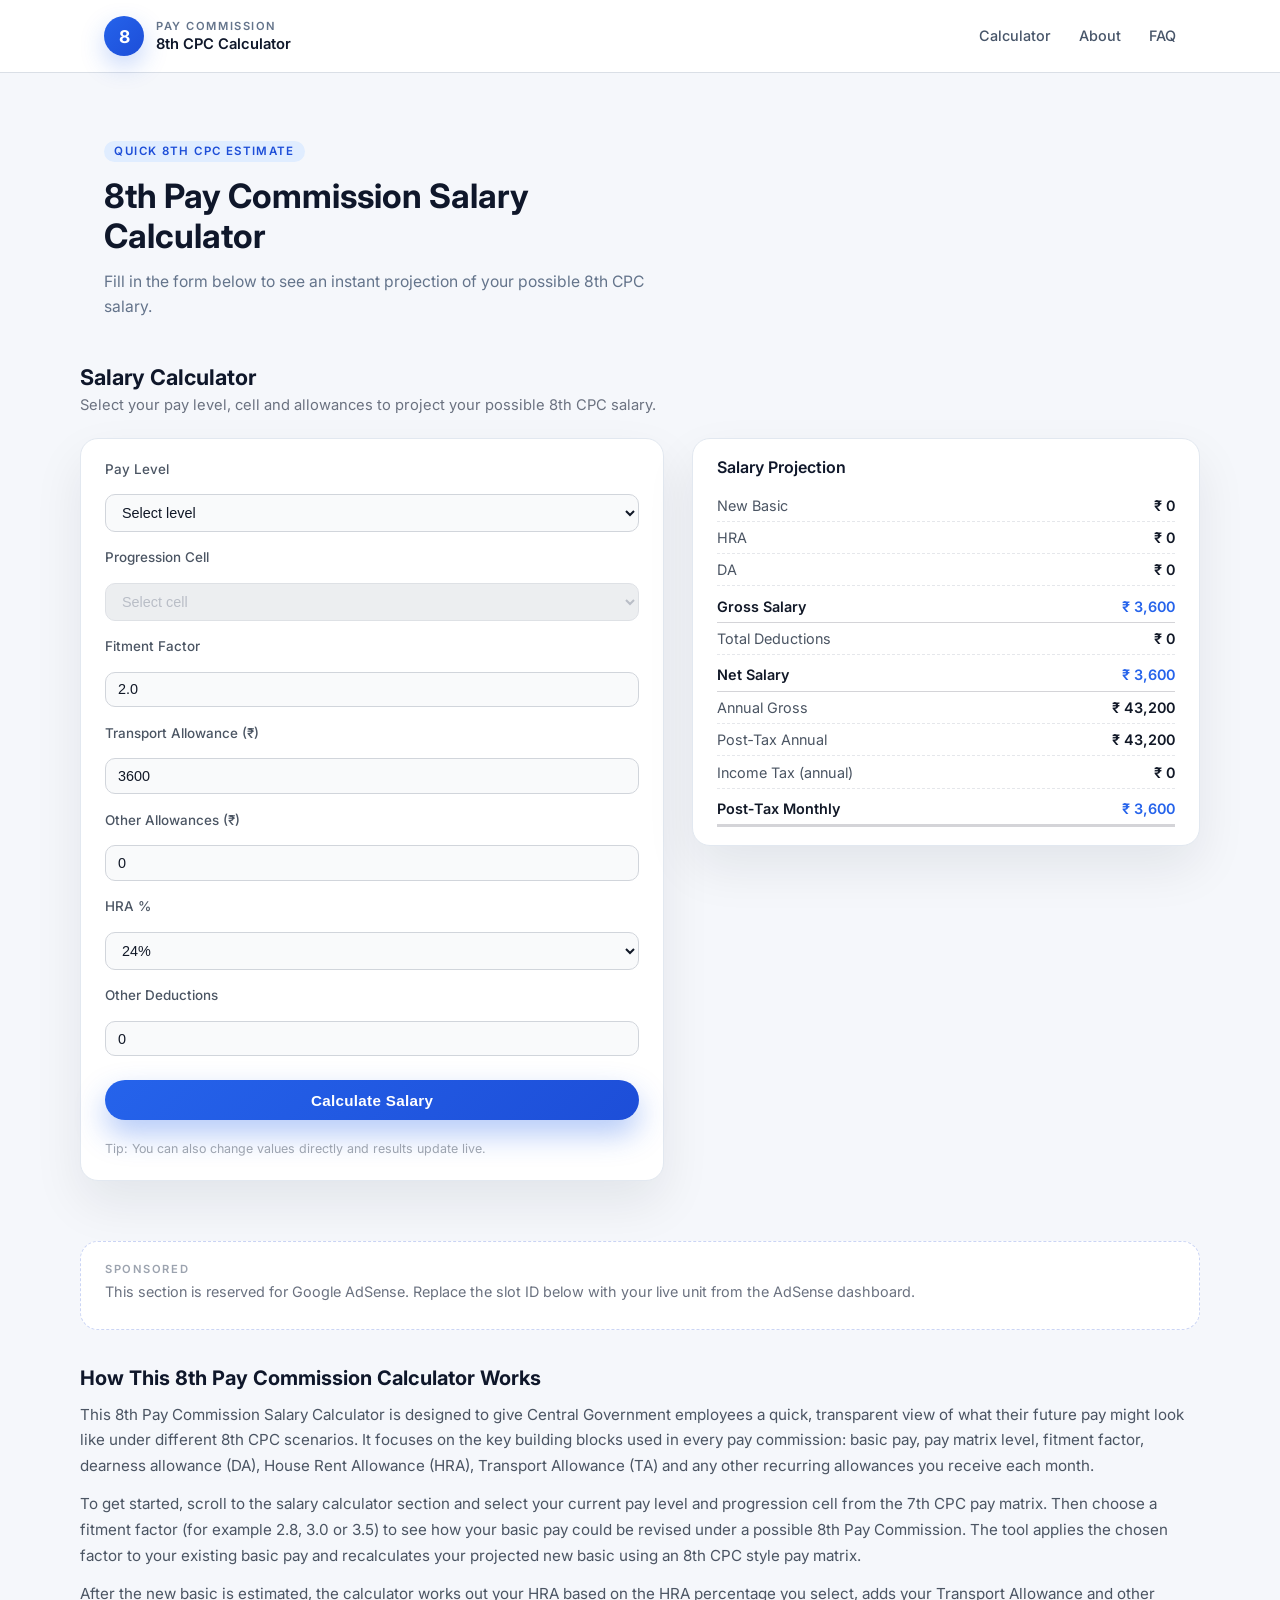
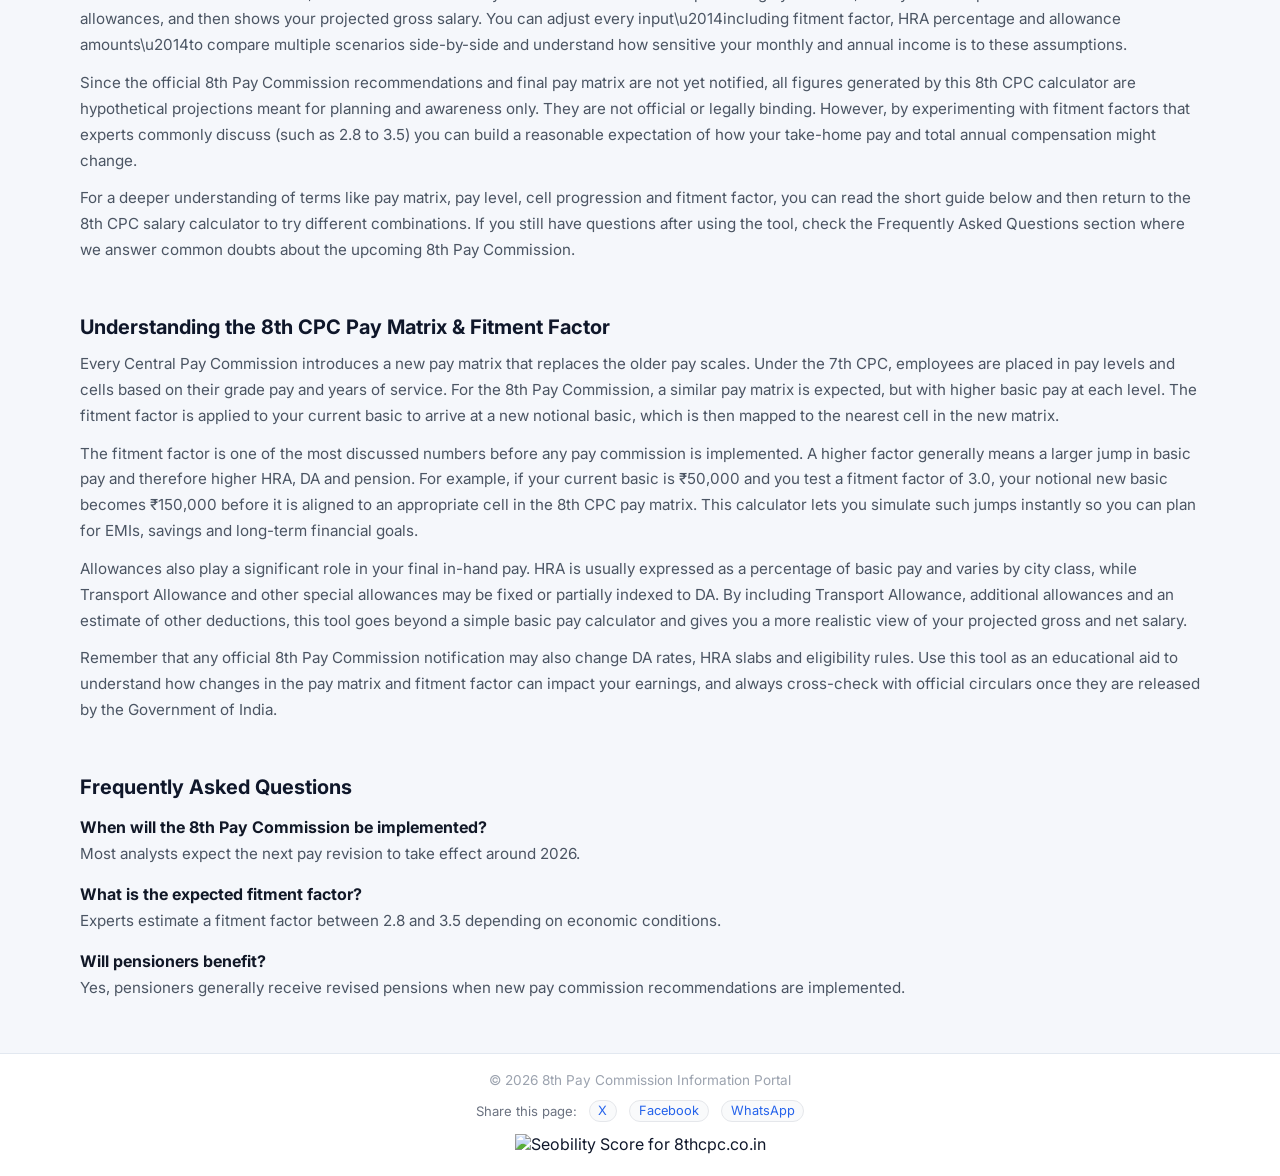
==== 8thpay/index.html @ b5ae0130 "Add 8th CPC calculator site" ====
<!DOCTYPE html>
<html lang="en">
  <head>
    <meta charset="UTF-8" />
    <meta name="viewport" content="width=device-width, initial-scale=1" />

    <title>8th Pay Commission Salary Calculator | 8th CPC Pay Matrix</title>

    <meta
      name="description"
      content="Calculate your expected salary under the 8th Pay Commission using the latest pay matrix and fitment factor projections for central government employees."
    />
    <meta
      name="keywords"
      content="8th pay commission calculator, 8th cpc salary calculator, 8th pay matrix, 8th pay commission news, government salary calculator india"
    />
    <meta name="robots" content="index, follow" />
    <link rel="canonical" href="https://8thcpc.co.in/" />

    <link rel="icon" href="/favicon.ico" type="image/x-icon" />
    <link rel="apple-touch-icon" href="/apple-touch-icon.png" />

    <!-- Open Graph -->
    <meta property="og:type" content="website" />
    <meta property="og:title" content="8th Pay Commission Salary Calculator 2026" />
    <meta
      property="og:description"
      content="Fast, mobile-friendly 8th Pay Commission salary calculator with pay matrix and fitment factor projections."
    />
    <meta property="og:url" content="https://8thcpc.co.in/" />

    <!-- Structured data -->
    <script type="application/ld+json">
      {
        "@context": "https://schema.org",
        "@type": "WebSite",
        "name": "8th Pay Commission Salary Calculator",
        "url": "https://8thcpc.co.in/",
        "description": "8th Pay Commission salary calculator and information portal for government employees.",
        "inLanguage": "en"
      }
    </script>
    <script type="application/ld+json">
      {
        "@context": "https://schema.org",
        "@type": "FAQPage",
        "mainEntity": [
          {
            "@type": "Question",
            "name": "When will the 8th Pay Commission be implemented?",
            "acceptedAnswer": {
              "@type": "Answer",
              "text": "Most analysts expect the 8th Pay Commission salary revision to take effect around 2026, following a pattern similar to previous Central Pay Commissions. The exact notification date will depend on the Government of India\u2019s final decision."
            }
          },
          {
            "@type": "Question",
            "name": "What is the expected 8th Pay Commission fitment factor?",
            "acceptedAnswer": {
              "@type": "Answer",
              "text": "Experts often estimate an 8th Pay Commission fitment factor in the range of 2.8 to 3.5. This calculator lets you try different fitment factors so you can see how your basic pay and gross salary may change under multiple scenarios."
            }
          },
          {
            "@type": "Question",
            "name": "Will pensioners benefit from the 8th Pay Commission?",
            "acceptedAnswer": {
              "@type": "Answer",
              "text": "Traditionally, Central Government pensioners receive revised pensions whenever new Pay Commission recommendations are implemented. The final rules for 8th CPC pension revision will be known only after official recommendations are accepted and notified."
            }
          }
        ]
      }
    </script>

    <!-- Google AdSense -->
    <meta name="google-adsense-account" content="ca-pub-5838992192903217" />
    <script
      async
      src="https://pagead2.googlesyndication.com/pagead/js/adsbygoogle.js?client=ca-pub-5838992192903217"
      crossorigin="anonymous"
    ></script>

    <!-- Fonts & styles -->
    <link rel="preconnect" href="https://fonts.googleapis.com" />
    <link rel="preconnect" href="https://fonts.gstatic.com" crossorigin />
    <link
      href="https://fonts.googleapis.com/css2?family=Inter:wght@400;500;600;700&display=swap"
      rel="stylesheet"
    />
    <link rel="stylesheet" href="styles.css" />
  </head>

  <body>
    <div class="site-shell">
      <header class="header">
        <div class="container nav">
          <div class="logo">
            <span class="logo-badge">8</span>
            <div class="logo-text">
              <span>Pay Commission</span>
              <strong>8th CPC Calculator</strong>
            </div>
          </div>

          <nav>
            <a href="#calculator">Calculator</a>
            <a href="#about">About</a>
            <a href="#faq">FAQ</a>
          </nav>
        </div>
      </header>

      <main>
        <section class="hero">
          <div class="container hero-inner">
            <div class="hero-copy">
              <p class="hero-kicker">Quick 8th CPC estimate</p>
              <h1>8th Pay Commission Salary Calculator</h1>
              <p class="hero-lead">
                Fill in the form below to see an instant projection of your possible 8th CPC salary.
              </p>
            </div>
          </div>
        </section>

        <section id="calculator" class="container calculator">
          <div class="calculator-header">
            <h2>Salary Calculator</h2>
            <p>Select your pay level, cell and allowances to project your possible 8th CPC salary.</p>
          </div>

          <div class="grid">
            <div class="form card">
              <label for="payLevel">Pay Level</label>
              <select id="payLevel">
                <option value="">Select level</option>
              </select>

              <label for="progressionIndex">Progression Cell</label>
              <select id="progressionIndex" disabled>
                <option value="">Select cell</option>
              </select>

              <label for="fitmentFactor">Fitment Factor</label>
              <input id="fitmentFactor" type="number" value="2.0" step="0.01" />

              <label for="taAmount">Transport Allowance (₹)</label>
              <input id="taAmount" type="number" value="3600" />

              <label for="otherAllowances">Other Allowances (₹)</label>
              <input id="otherAllowances" type="number" value="0" />

              <label for="hraPercent">HRA %</label>
              <select id="hraPercent">
                <option value="8">8%</option>
                <option value="16">16%</option>
                <option value="24" selected>24%</option>
                <option value="30">30%</option>
              </select>

              <label for="otherDeductions">Other Deductions</label>
              <input id="otherDeductions" type="number" value="0" />

              <button id="calcBtn">Calculate Salary</button>
              <p class="small-note">
                Tip: You can also change values directly and results update live.
              </p>
            </div>

            <div class="results card">
              <h3>Salary Projection</h3>
              <div class="result">New Basic <span id="newBasic">₹ 0</span></div>
              <div class="result">HRA <span id="hra">₹ 0</span></div>
              <div class="result">DA <span id="da">₹ 0</span></div>

              <div class="result total">Gross Salary <span id="gross">₹ 0</span></div>

              <div class="result">Total Deductions <span id="deductions">₹ 0</span></div>
              <div class="result total">Net Salary <span id="net">₹ 0</span></div>

              <div class="result">Annual Gross <span id="annualGross">₹ 0</span></div>
              <div class="result">Post‑Tax Annual <span id="postTaxAnnual">₹ 0</span></div>
              <div class="result">Income Tax (annual) <span id="incomeTax">₹ 0</span></div>

              <div class="result total">Post‑Tax Monthly <span id="postTaxMonthly">₹ 0</span></div>
            </div>
          </div>
        </section>

        <section class="container ad-section" aria-label="Sponsored information">
          <div class="ad-card">
            <div class="ad-label">Sponsored</div>
            <p class="ad-copy">
              This section is reserved for Google AdSense. Replace the slot ID below with your live
              unit from the AdSense dashboard.
            </p>
            <ins
              class="adsbygoogle"
              style="display:block"
              data-ad-client="ca-pub-5838992192903217"
              data-ad-slot="YOUR_AD_SLOT_ID"
              data-ad-format="auto"
              data-full-width-responsive="true"
            ></ins>
          </div>
        </section>

        <section id="about" class="container about">
          <h2>How This 8th Pay Commission Calculator Works</h2>
          <p>
            This 8th Pay Commission Salary Calculator is designed to give Central Government
            employees a quick, transparent view of what their future pay might look like under
            different 8th CPC scenarios. It focuses on the key building blocks used in every pay
            commission: basic pay, pay matrix level, fitment factor, dearness allowance (DA),
            House Rent Allowance (HRA), Transport Allowance (TA) and any other recurring
            allowances you receive each month.
          </p>
          <p>
            To get started, scroll to the
            <a href="#calculator">salary calculator section</a> and select your current pay level
            and progression cell from the 7th CPC pay matrix. Then choose a fitment factor (for
            example 2.8, 3.0 or 3.5) to see how your basic pay could be revised under a possible
            8th Pay Commission. The tool applies the chosen factor to your existing basic pay and
            recalculates your projected new basic using an 8th CPC style pay matrix.
          </p>
          <p>
            After the new basic is estimated, the calculator works out your HRA based on the HRA
            percentage you select, adds your Transport Allowance and other allowances, and then
            shows your projected gross salary. You can adjust every input\u2014including fitment
            factor, HRA percentage and allowance amounts\u2014to compare multiple scenarios
            side-by-side and understand how sensitive your monthly and annual income is to these
            assumptions.
          </p>
          <p>
            Since the official 8th Pay Commission recommendations and final pay matrix are not yet
            notified, all figures generated by this 8th CPC calculator are hypothetical
            projections meant for planning and awareness only. They are not official or legally
            binding. However, by experimenting with fitment factors that experts commonly discuss
            (such as 2.8 to 3.5) you can build a reasonable expectation of how your take-home pay
            and total annual compensation might change.
          </p>
          <p>
            For a deeper understanding of terms like pay matrix, pay level, cell progression and
            fitment factor, you can read the short guide below and then return to the
            <a href="#calculator">8th CPC salary calculator</a> to try different combinations. If
            you still have questions after using the tool, check the
            <a href="#faq">Frequently Asked Questions</a> section where we answer common doubts
            about the upcoming 8th Pay Commission.
          </p>
        </section>

        <section class="container about" aria-label="8th CPC pay matrix explanation">
          <h2>Understanding the 8th CPC Pay Matrix &amp; Fitment Factor</h2>
          <p>
            Every Central Pay Commission introduces a new pay matrix that replaces the older pay
            scales. Under the 7th CPC, employees are placed in pay levels and cells based on their
            grade pay and years of service. For the 8th Pay Commission, a similar pay matrix is
            expected, but with higher basic pay at each level. The fitment factor is applied to
            your current basic to arrive at a new notional basic, which is then mapped to the
            nearest cell in the new matrix.
          </p>
          <p>
            The fitment factor is one of the most discussed numbers before any pay commission is
            implemented. A higher factor generally means a larger jump in basic pay and therefore
            higher HRA, DA and pension. For example, if your current basic is ₹50,000 and you test
            a fitment factor of 3.0, your notional new basic becomes ₹150,000 before it is aligned
            to an appropriate cell in the 8th CPC pay matrix. This calculator lets you simulate
            such jumps instantly so you can plan for EMIs, savings and long-term financial goals.
          </p>
          <p>
            Allowances also play a significant role in your final in-hand pay. HRA is usually
            expressed as a percentage of basic pay and varies by city class, while Transport
            Allowance and other special allowances may be fixed or partially indexed to DA. By
            including Transport Allowance, additional allowances and an estimate of other
            deductions, this tool goes beyond a simple basic pay calculator and gives you a more
            realistic view of your projected gross and net salary.
          </p>
          <p>
            Remember that any official 8th Pay Commission notification may also change DA rates,
            HRA slabs and eligibility rules. Use this tool as an educational aid to understand how
            changes in the pay matrix and fitment factor can impact your earnings, and always
            cross-check with official circulars once they are released by the Government of India.
          </p>
        </section>

        <section id="faq" class="container faq">
          <h2>Frequently Asked Questions</h2>

          <h3>When will the 8th Pay Commission be implemented?</h3>
          <p>Most analysts expect the next pay revision to take effect around 2026.</p>

          <h3>What is the expected fitment factor?</h3>
          <p>Experts estimate a fitment factor between 2.8 and 3.5 depending on economic conditions.</p>

          <h3>Will pensioners benefit?</h3>
          <p>
            Yes, pensioners generally receive revised pensions when new pay commission
            recommendations are implemented.
          </p>
        </section>
      </main>

      <footer class="footer">
        <div class="container">
          <p>© 2026 8th Pay Commission Information Portal</p>

          <div class="social-share" aria-label="Share this 8th Pay Commission calculator">
            <span>Share this page:</span>
            <a
              href="https://twitter.com/intent/tweet?url=https%3A%2F%2F8thcpc.co.in%2F&text=8th%20Pay%20Commission%20Salary%20Calculator"
              target="_blank"
              rel="noopener noreferrer"
            >
              X
            </a>
            <a
              href="https://www.facebook.com/sharer/sharer.php?u=https%3A%2F%2F8thcpc.co.in%2F"
              target="_blank"
              rel="noopener noreferrer"
            >
              Facebook
            </a>
            <a
              href="https://wa.me/?text=8th%20Pay%20Commission%20Salary%20Calculator%20-%208thcpc.co.in%20https%3A%2F%2F8thcpc.co.in%2F"
              target="_blank"
              rel="noopener noreferrer"
            >
              WhatsApp
            </a>
          </div>

          <div class="seo-widget">
            <a
              href="https://www.seobility.net/en/seocheck/check?url=https%3A%2F%2F8thcpc.co.in%2F"
              target="_blank"
              rel="noopener noreferrer"
            >
              <img
                src="https://app.seobility.net/widget/widget.png?url=https%3A%2F%2F8thcpc.co.in%2F"
                alt="Seobility Score for 8thcpc.co.in"
              />
            </a>
          </div>
        </div>
      </footer>
    </div>

    <script src="script.js"></script>
  </body>
</html>
---- 8thpay/styles.css ----
/* Global layout */
*,
*::before,
*::after {
  box-sizing: border-box;
}

html,
body {
  margin: 0;
  padding: 0;
}

body {
  font-family: "Inter", system-ui, -apple-system, BlinkMacSystemFont, "Segoe UI",
    sans-serif;
  background: #f5f7fb;
  color: #0f172a;
  -webkit-font-smoothing: antialiased;
}

a {
  color: inherit;
  text-decoration: none;
}

.site-shell {
  min-height: 100vh;
  display: flex;
  flex-direction: column;
}

.container {
  width: 100%;
  max-width: 1120px;
  margin: 0 auto;
  padding: 0 1.5rem;
}

/* Header / nav */
.header {
  position: sticky;
  top: 0;
  z-index: 20;
  background: rgba(255, 255, 255, 0.96);
  backdrop-filter: blur(14px);
  border-bottom: 1px solid rgba(148, 163, 184, 0.35);
}

.nav {
  display: flex;
  align-items: center;
  justify-content: space-between;
  height: 72px;
}

.logo {
  display: flex;
  align-items: center;
  gap: 0.75rem;
}

.logo-badge {
  display: inline-flex;
  align-items: center;
  justify-content: center;
  width: 40px;
  height: 40px;
  border-radius: 999px;
  background: linear-gradient(135deg, #2563eb, #1d4ed8);
  color: #ffffff;
  font-weight: 700;
  font-size: 1.1rem;
  box-shadow: 0 10px 25px rgba(37, 99, 235, 0.25);
}

.logo-text {
  display: flex;
  flex-direction: column;
  gap: 0.1rem;
  font-size: 0.8rem;
}

.logo-text span {
  color: #64748b;
  text-transform: uppercase;
  letter-spacing: 0.14em;
  font-weight: 600;
  font-size: 0.7rem;
}

.logo-text strong {
  color: #0f172a;
  font-weight: 600;
  font-size: 0.92rem;
}

.header nav {
  display: flex;
  align-items: center;
  gap: 1.75rem;
  font-size: 0.9rem;
}

.header nav a {
  position: relative;
  color: #475569;
  font-weight: 500;
  padding-bottom: 0.1rem;
}

.header nav a::after {
  content: "";
  position: absolute;
  left: 0;
  bottom: -0.2rem;
  width: 0;
  height: 2px;
  border-radius: 999px;
  background: #2563eb;
  transition: width 0.18s ease-out;
}

.header nav a:hover {
  color: #1d4ed8;
}

.header nav a:hover::after {
  width: 100%;
}

/* Hero */
.hero {
  padding: 3.5rem 0 1rem;
}

.hero-inner {
  display: flex;
  align-items: center;
  justify-content: space-between;
}

.hero-copy {
  max-width: 560px;
}

.hero-kicker {
  display: inline-flex;
  align-items: center;
  gap: 0.4rem;
  padding: 0.22rem 0.65rem;
  border-radius: 999px;
  background: #e0edff;
  color: #1d4ed8;
  font-size: 0.72rem;
  font-weight: 600;
  letter-spacing: 0.12em;
  text-transform: uppercase;
  margin-bottom: 0.9rem;
}

.hero h1 {
  font-size: 2.1rem;
  line-height: 1.2;
  margin: 0 0 0.8rem;
  color: #0f172a;
}

.hero-lead {
  margin: 0;
  font-size: 0.98rem;
  line-height: 1.6;
  color: #64748b;
}

/* Calculator section */
.calculator {
  padding: 1.75rem 0 2.5rem;
}

.calculator-header {
  display: flex;
  flex-direction: column;
  gap: 0.4rem;
  margin-bottom: 1.5rem;
}

.calculator-header h2 {
  margin: 0;
  font-size: 1.35rem;
  color: #0f172a;
}

.calculator-header p {
  margin: 0;
  font-size: 0.92rem;
  color: #6b7280;
}

.grid {
  display: grid;
  grid-template-columns: minmax(0, 1.15fr) minmax(0, 1fr);
  gap: 1.75rem;
  align-items: flex-start;
}

.card {
  background: #ffffff;
  border-radius: 18px;
  border: 1px solid #e2e8f0;
  box-shadow: 0 22px 50px rgba(15, 23, 42, 0.08);
  padding: 1.35rem 1.5rem 1.45rem;
}

.form.card {
  display: flex;
  flex-direction: column;
  gap: 0.85rem;
}

.form label {
  font-size: 0.84rem;
  font-weight: 500;
  color: #4b5563;
}

.form input,
.form select {
  margin-top: 0.25rem;
  margin-bottom: 0.25rem;
  width: 100%;
  padding: 0.55rem 0.75rem;
  border-radius: 10px;
  border: 1px solid #d1d5db;
  background-color: #f9fafb;
  font-size: 0.9rem;
  color: #111827;
  transition: border-color 0.15s ease-out, box-shadow 0.15s ease-out,
    background-color 0.15s ease-out;
}

.form input:focus,
.form select:focus {
  outline: none;
  border-color: #2563eb;
  background-color: #ffffff;
  box-shadow: 0 0 0 1px #2563eb20, 0 0 0 4px #2563eb20;
}

.form input[disabled],
.form select[disabled] {
  cursor: not-allowed;
  background-color: #e5e7eb;
  color: #9ca3af;
}

#calcBtn {
  margin-top: 0.4rem;
  display: inline-flex;
  align-items: center;
  justify-content: center;
  width: 100%;
  padding: 0.7rem 1.1rem;
  border-radius: 999px;
  border: none;
  background: linear-gradient(135deg, #2563eb, #1d4ed8);
  color: #ffffff;
  font-weight: 600;
  font-size: 0.95rem;
  letter-spacing: 0.02em;
  cursor: pointer;
  box-shadow: 0 14px 30px rgba(37, 99, 235, 0.35);
  transition: transform 0.07s ease-out, box-shadow 0.07s ease-out,
    filter 0.07s ease-out;
}

#calcBtn:hover {
  filter: brightness(1.02);
  transform: translateY(-1px);
  box-shadow: 0 18px 40px rgba(37, 99, 235, 0.42);
}

#calcBtn:active {
  transform: translateY(0);
  box-shadow: 0 10px 20px rgba(37, 99, 235, 0.3);
}

.small-note {
  margin: 0.5rem 0 0;
  font-size: 0.78rem;
  color: #9ca3af;
}

/* Results card */
.results.card {
  padding-top: 1.1rem;
  padding-bottom: 1.1rem;
}

.results h3 {
  margin: 0 0 0.8rem;
  font-size: 1rem;
  font-weight: 600;
  color: #0f172a;
}

.result {
  display: flex;
  align-items: center;
  justify-content: space-between;
  padding: 0.45rem 0;
  border-bottom: 1px dashed #e5e7eb;
  font-size: 0.9rem;
  color: #4b5563;
}

.result:last-of-type {
  border-bottom: none;
}

.result span {
  font-weight: 600;
  color: #111827;
}

.result.total {
  margin-top: 0.25rem;
  border-bottom-style: solid;
  border-bottom-color: #d4d4d8;
  font-weight: 600;
  color: #111827;
}

.result.total span {
  color: #2563eb;
}

/* Ad section */
.ad-section {
  padding: 0 0 2.25rem;
}

.ad-card {
  margin-top: 1.25rem;
  background: #ffffff;
  border-radius: 18px;
  border: 1px dashed #cbd5f5;
  padding: 1.25rem 1.5rem;
  display: flex;
  flex-direction: column;
  gap: 0.35rem;
}

.ad-label {
  align-self: flex-start;
  font-size: 0.7rem;
  text-transform: uppercase;
  letter-spacing: 0.14em;
  font-weight: 600;
  color: #9ca3af;
}

.ad-copy {
  margin: 0.1rem 0 0.2rem;
  font-size: 0.9rem;
  color: #6b7280;
}

/* Informational sections */
.about,
.faq {
  padding: 0 0 2.5rem;
}

.about h2,
.faq h2 {
  margin: 0 0 0.75rem;
  font-size: 1.25rem;
  color: #0f172a;
}

.about p,
.faq p {
  margin: 0 0 0.75rem;
  font-size: 0.95rem;
  line-height: 1.7;
  color: #4b5563;
}

.faq h3 {
  margin: 1.1rem 0 0.25rem;
  font-size: 1rem;
  color: #111827;
}

/* Footer */
.footer {
  margin-top: auto;
  padding: 1.1rem 0 1.4rem;
  border-top: 1px solid #e2e8f0;
  background: #ffffff;
}

.footer p {
  margin: 0;
  font-size: 0.85rem;
  color: #9ca3af;
  text-align: center;
}

.seo-widget {
  margin-top: 0.75rem;
  display: flex;
  justify-content: center;
}

.social-share {
  margin-top: 0.75rem;
  display: flex;
  justify-content: center;
  align-items: center;
  gap: 0.75rem;
  font-size: 0.82rem;
  color: #6b7280;
}

.social-share a {
  padding: 0.15rem 0.55rem;
  border-radius: 999px;
  border: 1px solid #e5e7eb;
  background: #f9fafb;
  font-size: 0.8rem;
  color: #2563eb;
}

.social-share a:hover {
  background: #eff6ff;
  border-color: #bfdbfe;
}

/* Responsive tweaks */
@media (max-width: 900px) {
  .hero {
    padding-top: 2.5rem;
  }

  .hero-inner {
    justify-content: flex-start;
  }

  .hero h1 {
    font-size: 1.8rem;
  }

  .grid {
    grid-template-columns: minmax(0, 1fr);
  }

  .results.card {
    order: -1;
  }
}

@media (max-width: 640px) {
  .nav {
    gap: 0.75rem;
  }

  .header nav {
    gap: 1.1rem;
    font-size: 0.82rem;
  }

  .hero h1 {
    font-size: 1.6rem;
  }

  .card {
    padding: 1.1rem 1.1rem 1.25rem;
  }
}
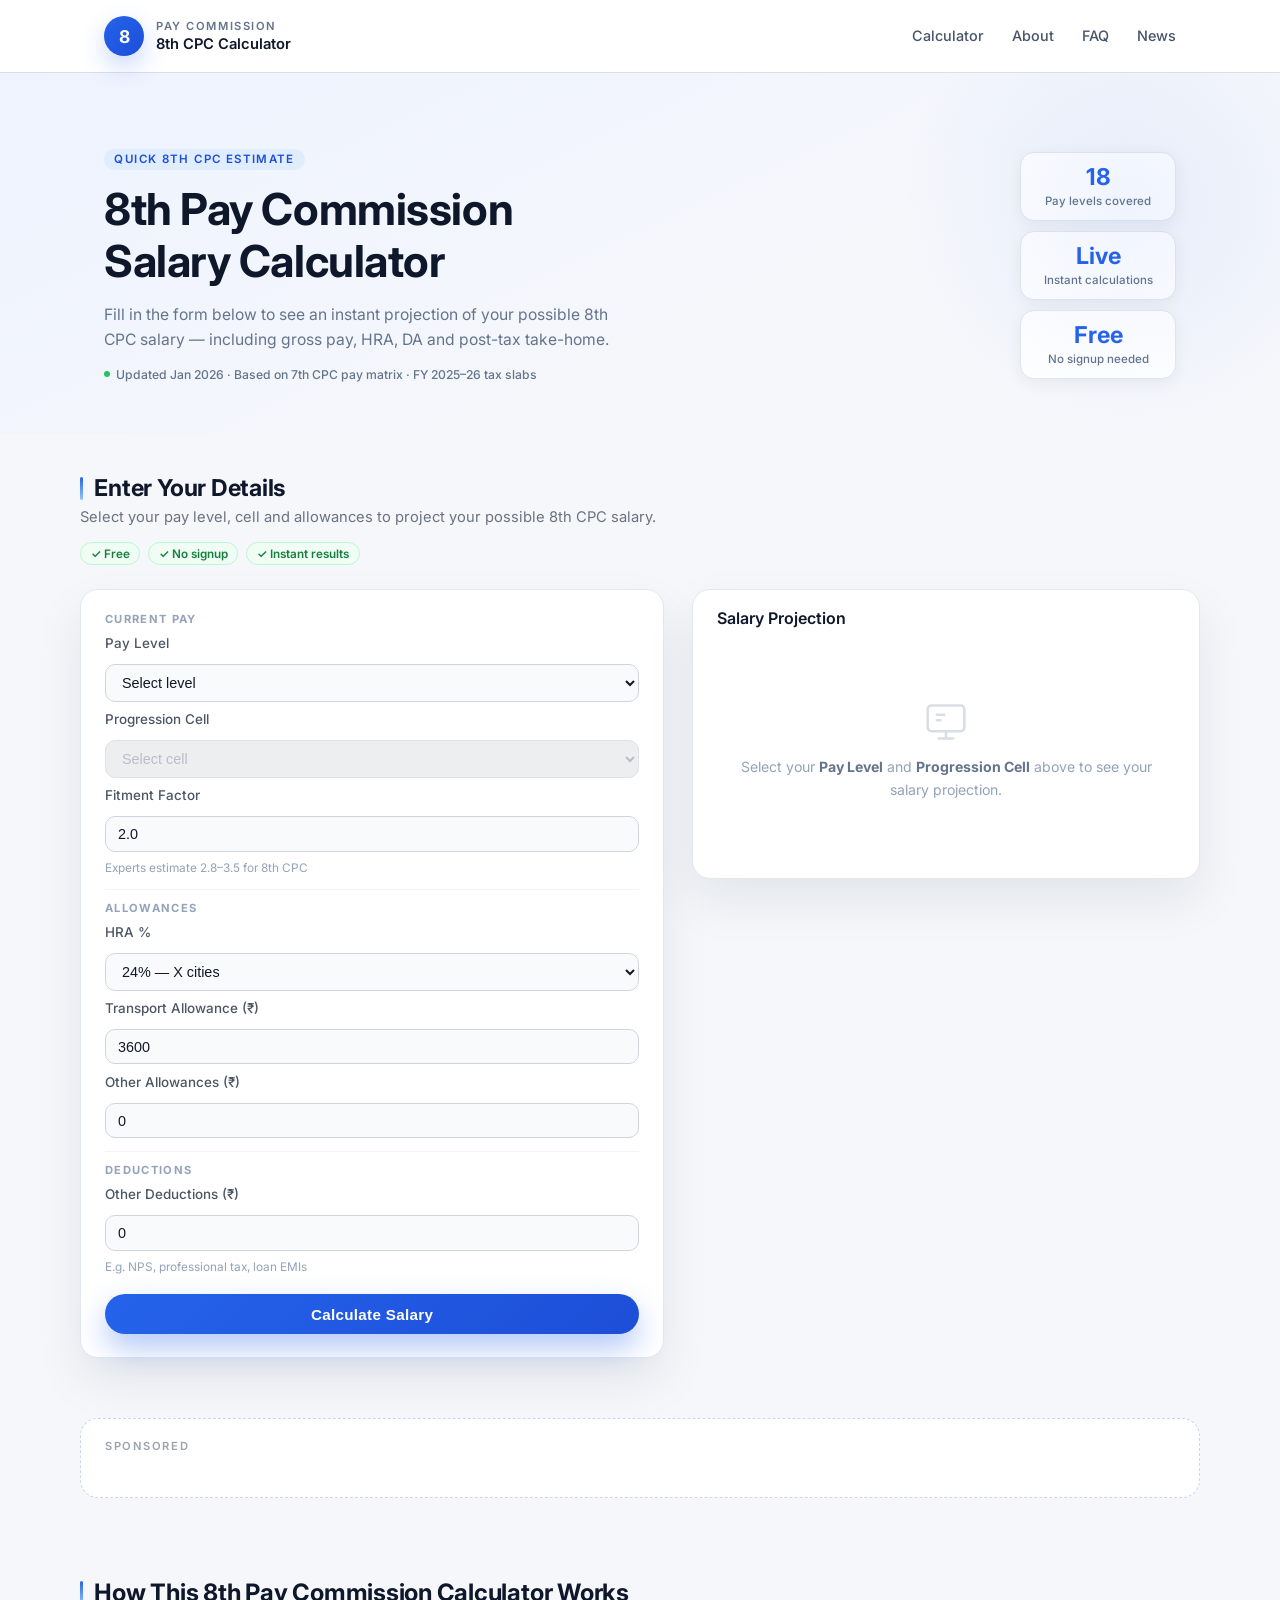
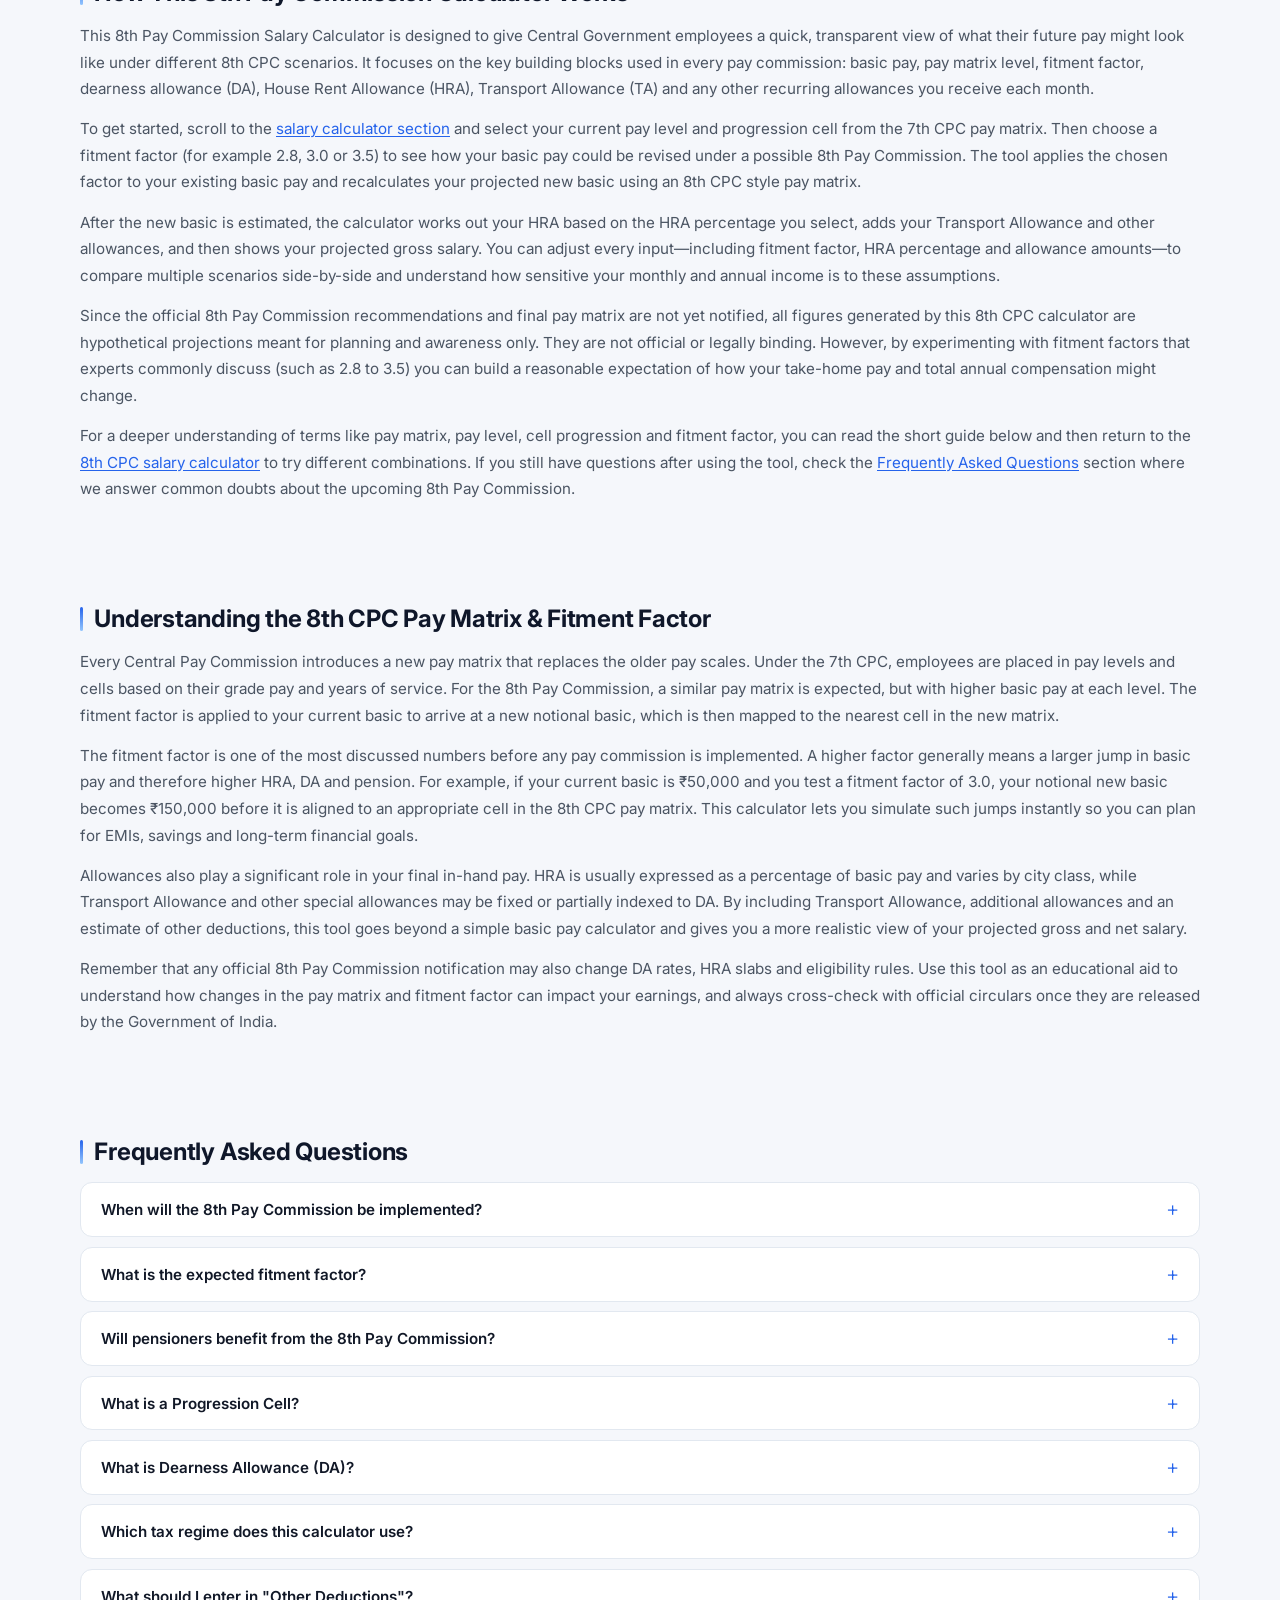
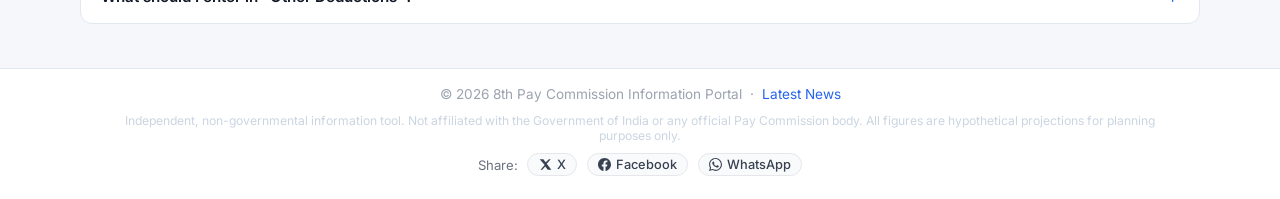
==== commit 6874ab0d: "improved by claude" ====
--- a/8thpay/index.html
+++ b/8thpay/index.html
@@ -16,6 +16,13 @@
     />
     <meta name="robots" content="index, follow" />
     <link rel="canonical" href="https://8thcpc.co.in/" />
+    <link rel="sitemap" type="application/xml" href="/sitemap.xml" />
+    <link rel="alternate" hreflang="en-IN" href="https://8thcpc.co.in/" />
+    <link rel="alternate" hreflang="en" href="https://8thcpc.co.in/" />
+    <link rel="alternate" hreflang="x-default" href="https://8thcpc.co.in/" />
+
+    <meta name="theme-color" content="#2563eb" />
+    <meta name="author" content="8th CPC Information Portal" />
 
     <link rel="icon" href="/favicon.ico" type="image/x-icon" />
     <link rel="apple-touch-icon" href="/apple-touch-icon.png" />
@@ -25,11 +32,48 @@
     <meta property="og:title" content="8th Pay Commission Salary Calculator 2026" />
     <meta
       property="og:description"
-      content="Fast, mobile-friendly 8th Pay Commission salary calculator with pay matrix and fitment factor projections."
+      content="Free 8th CPC salary calculator for central government employees. Instant projection with pay matrix, fitment factor, HRA, and income tax estimate."
     />
     <meta property="og:url" content="https://8thcpc.co.in/" />
+    <meta property="og:image" content="https://8thcpc.co.in/og-image.png" />
+    <meta property="og:image:width" content="1200" />
+    <meta property="og:image:height" content="630" />
+    <meta property="og:image:alt" content="8th Pay Commission Salary Calculator – instant 8th CPC pay projections" />
+    <meta property="og:site_name" content="8th CPC Calculator" />
+    <meta property="og:locale" content="en_IN" />
+
+    <!-- Twitter Card -->
+    <meta name="twitter:card" content="summary_large_image" />
+    <meta name="twitter:title" content="8th Pay Commission Salary Calculator 2026" />
+    <meta
+      name="twitter:description"
+      content="Calculate your expected 8th CPC salary instantly. Try different fitment factors, HRA and allowances."
+    />
+    <meta name="twitter:image" content="https://8thcpc.co.in/og-image.png" />
+    <meta name="twitter:image:alt" content="8th Pay Commission Salary Calculator" />
 
     <!-- Structured data -->
+    <script type="application/ld+json">
+      {
+        "@context": "https://schema.org",
+        "@type": "WebApplication",
+        "name": "8th Pay Commission Salary Calculator",
+        "url": "https://8thcpc.co.in/",
+        "description": "Interactive salary calculator for Central Government employees to project their 8th CPC pay using the pay matrix and fitment factor.",
+        "applicationCategory": "FinanceApplication",
+        "operatingSystem": "All",
+        "offers": {
+          "@type": "Offer",
+          "price": "0",
+          "priceCurrency": "INR"
+        },
+        "inLanguage": "en-IN",
+        "audience": {
+          "@type": "Audience",
+          "audienceType": "Central Government Employees, India"
+        }
+      }
+    </script>
     <script type="application/ld+json">
       {
         "@context": "https://schema.org",
@@ -50,7 +94,7 @@
             "name": "When will the 8th Pay Commission be implemented?",
             "acceptedAnswer": {
               "@type": "Answer",
-              "text": "Most analysts expect the 8th Pay Commission salary revision to take effect around 2026, following a pattern similar to previous Central Pay Commissions. The exact notification date will depend on the Government of India\u2019s final decision."
+              "text": "Most analysts expect the next pay revision to take effect around 2026, following a pattern similar to earlier commissions. The final notification date will be determined by the Government of India once the commission submits its recommendations and they are formally accepted."
             }
           },
           {
@@ -58,7 +102,7 @@
             "name": "What is the expected 8th Pay Commission fitment factor?",
             "acceptedAnswer": {
               "@type": "Answer",
-              "text": "Experts often estimate an 8th Pay Commission fitment factor in the range of 2.8 to 3.5. This calculator lets you try different fitment factors so you can see how your basic pay and gross salary may change under multiple scenarios."
+              "text": "Experts estimate a fitment factor between 2.8 and 3.5 depending on prevailing economic conditions, inflation trends and the government's fiscal position. The 7th CPC used a fitment factor of 2.57. Use the calculator to test different values and see how each affects your projected salary."
             }
           },
           {
@@ -66,8 +110,80 @@
             "name": "Will pensioners benefit from the 8th Pay Commission?",
             "acceptedAnswer": {
               "@type": "Answer",
-              "text": "Traditionally, Central Government pensioners receive revised pensions whenever new Pay Commission recommendations are implemented. The final rules for 8th CPC pension revision will be known only after official recommendations are accepted and notified."
-            }
+              "text": "Yes. Historically, Central Government pensioners receive revised pensions whenever new pay commission recommendations are implemented. The exact revision formula will be announced as part of the official 8th CPC order."
+            }
+          },
+          {
+            "@type": "Question",
+            "name": "What is a Progression Cell in the pay matrix?",
+            "acceptedAnswer": {
+              "@type": "Answer",
+              "text": "Each pay level in the 7th CPC pay matrix has a column of cells numbered 1 onwards. Cell 1 is the entry pay for that level. Each year of service typically moves an employee to the next cell, incrementing their basic pay. Select the cell that matches your current basic pay within your pay level."
+            }
+          },
+          {
+            "@type": "Question",
+            "name": "What is Dearness Allowance (DA)?",
+            "acceptedAnswer": {
+              "@type": "Answer",
+              "text": "Dearness Allowance is a cost-of-living adjustment paid to central government employees and pensioners, calculated as a percentage of basic pay and revised twice a year based on the Consumer Price Index. This calculator uses 46% DA, reflecting the rate at the time of the last update (January 2026)."
+            }
+          },
+          {
+            "@type": "Question",
+            "name": "Which tax regime does this calculator use?",
+            "acceptedAnswer": {
+              "@type": "Answer",
+              "text": "This calculator applies the new (default) tax regime slabs for FY 2025-26 as announced in Budget 2025: 0-4L at 0%, 4L-8L at 5%, 8L-12L at 10%, 12L-16L at 15%, 16L-20L at 20%, 20L-24L at 25%, above 24L at 30%. A standard deduction of Rs 75,000 is applied. Section 87A rebate makes income tax nil for taxable income up to Rs 12 lakh."
+            }
+          },
+          {
+            "@type": "Question",
+            "name": "What should I enter in Other Deductions?",
+            "acceptedAnswer": {
+              "@type": "Answer",
+              "text": "Enter the total of any fixed monthly deductions that reduce your net take-home pay, such as NPS contribution, professional tax, CGHS subscription, group insurance premium, or loan EMIs deducted at source. Do not include income tax here as the calculator accounts for that separately."
+            }
+          }
+        ]
+      }
+    </script>
+    <script type="application/ld+json">
+      {
+        "@context": "https://schema.org",
+        "@type": "HowTo",
+        "name": "How to Calculate Your 8th Pay Commission Salary",
+        "description": "Use this free 8th CPC salary calculator to estimate your expected salary under the 8th Pay Commission.",
+        "step": [
+          {
+            "@type": "HowToStep",
+            "position": 1,
+            "name": "Select Pay Level",
+            "text": "Choose your current 7th CPC pay level from the Pay Level dropdown. There are 18 levels in the pay matrix."
+          },
+          {
+            "@type": "HowToStep",
+            "position": 2,
+            "name": "Select Progression Cell",
+            "text": "Select the cell number that matches your current basic pay within your pay level. Cell 1 is the entry pay."
+          },
+          {
+            "@type": "HowToStep",
+            "position": 3,
+            "name": "Choose Fitment Factor",
+            "text": "Enter a fitment factor. Experts estimate 2.8 to 3.5 for the 8th Pay Commission. The 7th CPC used 2.57."
+          },
+          {
+            "@type": "HowToStep",
+            "position": 4,
+            "name": "Set Allowances",
+            "text": "Select your HRA percentage based on your city class, and enter your Transport Allowance and any other allowances."
+          },
+          {
+            "@type": "HowToStep",
+            "position": 5,
+            "name": "Click Calculate",
+            "text": "Click the Calculate Salary button to see your projected new basic pay, gross salary, and post-tax monthly take-home."
           }
         ]
       }
@@ -103,10 +219,11 @@
             </div>
           </div>
 
-          <nav>
+          <nav aria-label="Main navigation">
             <a href="#calculator">Calculator</a>
             <a href="#about">About</a>
             <a href="#faq">FAQ</a>
+            <a href="news.html">News</a>
           </nav>
         </div>
       </header>
@@ -118,23 +235,46 @@
               <p class="hero-kicker">Quick 8th CPC estimate</p>
               <h1>8th Pay Commission Salary Calculator</h1>
               <p class="hero-lead">
-                Fill in the form below to see an instant projection of your possible 8th CPC salary.
+                Fill in the form below to see an instant projection of your possible 8th CPC salary — including gross pay, HRA, DA and post-tax take-home.
               </p>
+              <p class="page-updated">Updated Jan 2026 · Based on 7th CPC pay matrix · FY 2025–26 tax slabs</p>
+            </div>
+            <div class="hero-visual" aria-hidden="true">
+              <div class="hero-stat">
+                <strong>18</strong>
+                <span>Pay levels covered</span>
+              </div>
+              <div class="hero-stat">
+                <strong>Live</strong>
+                <span>Instant calculations</span>
+              </div>
+              <div class="hero-stat">
+                <strong>Free</strong>
+                <span>No signup needed</span>
+              </div>
             </div>
           </div>
         </section>
 
         <section id="calculator" class="container calculator">
           <div class="calculator-header">
-            <h2>Salary Calculator</h2>
+            <h2>Enter Your Details</h2>
             <p>Select your pay level, cell and allowances to project your possible 8th CPC salary.</p>
+            <div class="trust-badges">
+              <span class="trust-badge">✓ Free</span>
+              <span class="trust-badge">✓ No signup</span>
+              <span class="trust-badge">✓ Instant results</span>
+            </div>
           </div>
 
           <div class="grid">
             <div class="form card">
+
+              <div class="form-group-label">Current Pay</div>
+
               <label for="payLevel">Pay Level</label>
               <select id="payLevel">
-                <option value="">Select level</option>
+                <option value="">Loading pay matrix…</option>
               </select>
 
               <label for="progressionIndex">Progression Cell</label>
@@ -144,6 +284,17 @@
 
               <label for="fitmentFactor">Fitment Factor</label>
               <input id="fitmentFactor" type="number" value="2.0" step="0.01" />
+              <span class="field-hint">Experts estimate 2.8–3.5 for 8th CPC</span>
+
+              <div class="form-group-label">Allowances</div>
+
+              <label for="hraPercent">HRA %</label>
+              <select id="hraPercent">
+                <option value="8">8% — Z cities</option>
+                <option value="16">16% — Y cities</option>
+                <option value="24" selected>24% — X cities</option>
+                <option value="30">30%</option>
+              </select>
 
               <label for="taAmount">Transport Allowance (₹)</label>
               <input id="taAmount" type="number" value="3600" />
@@ -151,39 +302,49 @@
               <label for="otherAllowances">Other Allowances (₹)</label>
               <input id="otherAllowances" type="number" value="0" />
 
-              <label for="hraPercent">HRA %</label>
-              <select id="hraPercent">
-                <option value="8">8%</option>
-                <option value="16">16%</option>
-                <option value="24" selected>24%</option>
-                <option value="30">30%</option>
-              </select>
-
-              <label for="otherDeductions">Other Deductions</label>
+              <div class="form-group-label">Deductions</div>
+
+              <label for="otherDeductions">Other Deductions (₹)</label>
               <input id="otherDeductions" type="number" value="0" />
+              <span class="field-hint">E.g. NPS, professional tax, loan EMIs</span>
 
               <button id="calcBtn">Calculate Salary</button>
-              <p class="small-note">
-                Tip: You can also change values directly and results update live.
-              </p>
             </div>
 
             <div class="results card">
               <h3>Salary Projection</h3>
-              <div class="result">New Basic <span id="newBasic">₹ 0</span></div>
-              <div class="result">HRA <span id="hra">₹ 0</span></div>
-              <div class="result">DA <span id="da">₹ 0</span></div>
-
-              <div class="result total">Gross Salary <span id="gross">₹ 0</span></div>
-
-              <div class="result">Total Deductions <span id="deductions">₹ 0</span></div>
-              <div class="result total">Net Salary <span id="net">₹ 0</span></div>
-
-              <div class="result">Annual Gross <span id="annualGross">₹ 0</span></div>
-              <div class="result">Post‑Tax Annual <span id="postTaxAnnual">₹ 0</span></div>
-              <div class="result">Income Tax (annual) <span id="incomeTax">₹ 0</span></div>
-
-              <div class="result total">Post‑Tax Monthly <span id="postTaxMonthly">₹ 0</span></div>
+
+              <div id="resultsEmpty" class="results-empty">
+                <svg width="44" height="44" viewBox="0 0 24 24" fill="none" stroke="currentColor" stroke-width="1.4" stroke-linecap="round" stroke-linejoin="round" aria-hidden="true">
+                  <rect x="2" y="3" width="20" height="14" rx="2"/>
+                  <path d="M8 21h8M12 17v4"/>
+                  <path d="M7 8h4M7 11h2"/>
+                </svg>
+                <p>Select your <strong>Pay Level</strong> and <strong>Progression Cell</strong> above to see your salary projection.</p>
+              </div>
+
+              <div id="resultsData" hidden>
+                <div class="result">New Basic Pay <span id="newBasic">₹ 0</span></div>
+                <div class="result">HRA <span id="hra">₹ 0</span></div>
+                <div class="result">DA (@ 46%) <span id="da">₹ 0</span></div>
+
+                <div class="result total">Gross Salary <span id="gross">₹ 0</span></div>
+
+                <div class="result">Total Deductions <span id="deductions">₹ 0</span></div>
+                <div class="result total">Net Salary <span id="net">₹ 0</span></div>
+
+                <div class="result">Annual Gross <span id="annualGross">₹ 0</span></div>
+                <div class="result">Income Tax (annual) <span id="incomeTax">₹ 0</span></div>
+                <p class="results-tax-note">New regime · FY 2025–26 · ₹75k std deduction · 87A rebate applied</p>
+                <div class="result">Post‑Tax Annual <span id="postTaxAnnual">₹ 0</span></div>
+
+                <div class="result highlight">
+                  <span class="highlight-label">Post-Tax Monthly</span>
+                  <span id="postTaxMonthly" class="highlight-value">₹ 0</span>
+                </div>
+
+                <p class="results-disclaimer">Hypothetical projection for planning only. Not official or legally binding figures.</p>
+              </div>
             </div>
           </div>
         </section>
@@ -191,10 +352,6 @@
         <section class="container ad-section" aria-label="Sponsored information">
           <div class="ad-card">
             <div class="ad-label">Sponsored</div>
-            <p class="ad-copy">
-              This section is reserved for Google AdSense. Replace the slot ID below with your live
-              unit from the AdSense dashboard.
-            </p>
             <ins
               class="adsbygoogle"
               style="display:block"
@@ -227,8 +384,8 @@
           <p>
             After the new basic is estimated, the calculator works out your HRA based on the HRA
             percentage you select, adds your Transport Allowance and other allowances, and then
-            shows your projected gross salary. You can adjust every input\u2014including fitment
-            factor, HRA percentage and allowance amounts\u2014to compare multiple scenarios
+            shows your projected gross salary. You can adjust every input&mdash;including fitment
+            factor, HRA percentage and allowance amounts&mdash;to compare multiple scenarios
             side-by-side and understand how sensitive your monthly and annual income is to these
             assumptions.
           </p>
@@ -287,59 +444,78 @@
         <section id="faq" class="container faq">
           <h2>Frequently Asked Questions</h2>
 
-          <h3>When will the 8th Pay Commission be implemented?</h3>
-          <p>Most analysts expect the next pay revision to take effect around 2026.</p>
-
-          <h3>What is the expected fitment factor?</h3>
-          <p>Experts estimate a fitment factor between 2.8 and 3.5 depending on economic conditions.</p>
-
-          <h3>Will pensioners benefit?</h3>
-          <p>
-            Yes, pensioners generally receive revised pensions when new pay commission
-            recommendations are implemented.
-          </p>
+          <div class="faq-list">
+            <details>
+              <summary>When will the 8th Pay Commission be implemented?</summary>
+              <p>Most analysts expect the next pay revision to take effect around 2026, following a pattern similar to earlier commissions. The final notification date will be determined by the Government of India once the commission submits its recommendations and they are formally accepted.</p>
+            </details>
+
+            <details>
+              <summary>What is the expected fitment factor?</summary>
+              <p>Experts estimate a fitment factor between 2.8 and 3.5 depending on prevailing economic conditions, inflation trends and the government's fiscal position. The 7th CPC used a fitment factor of 2.57. Use the <a href="#calculator">calculator above</a> to test different values and see how each affects your projected salary.</p>
+            </details>
+
+            <details>
+              <summary>Will pensioners benefit from the 8th Pay Commission?</summary>
+              <p>Yes. Historically, Central Government pensioners receive revised pensions whenever new pay commission recommendations are implemented. The exact revision formula — whether One Rank One Pension or a notional fixation method — will be announced as part of the official 8th CPC order.</p>
+            </details>
+
+            <details>
+              <summary>What is a Progression Cell?</summary>
+              <p>Each pay level in the 7th CPC pay matrix has a column of cells numbered 1 onwards. Cell 1 is the entry pay for that level. Each year of service typically moves an employee to the next cell, incrementing their basic pay. You should select the cell that matches your current basic pay within your pay level.</p>
+            </details>
+
+            <details>
+              <summary>What is Dearness Allowance (DA)?</summary>
+              <p>Dearness Allowance is a cost-of-living adjustment paid to central government employees and pensioners. It is calculated as a percentage of basic pay and is revised twice a year (January and July) based on the Consumer Price Index. This calculator uses a DA rate of 46%, which reflects the rate at the time of this tool's last update (January 2026). The actual rate may differ after an official 8th CPC notification.</p>
+            </details>
+
+            <details>
+              <summary>Which tax regime does this calculator use?</summary>
+              <p>This calculator applies the new (default) tax regime slabs for FY 2025–26 as announced in Budget 2025: ₹0–₹4L at 0%, ₹4L–₹8L at 5%, ₹8L–₹12L at 10%, ₹12L–₹16L at 15%, ₹16L–₹20L at 20%, ₹20L–₹24L at 25%, and above ₹24L at 30%. A standard deduction of ₹75,000 is applied. Section 87A rebate makes income tax nil for taxable income up to ₹12 lakh. If you opt for the old regime, your actual tax will differ.</p>
+            </details>
+
+            <details>
+              <summary>What should I enter in "Other Deductions"?</summary>
+              <p>Enter the total of any fixed monthly deductions that reduce your net take-home pay. Common examples include your NPS (National Pension System) contribution, professional tax, CGHS subscription, group insurance premium, or loan EMI deductions made at source. Do not include income tax here — the calculator accounts for that separately.</p>
+            </details>
+          </div>
         </section>
       </main>
 
       <footer class="footer">
         <div class="container">
-          <p>© 2026 8th Pay Commission Information Portal</p>
+          <p>© 2026 8th Pay Commission Information Portal &nbsp;·&nbsp; <a href="news.html">Latest News</a></p>
+          <p style="font-size:0.76rem;color:#cbd5e1;">Independent, non-governmental information tool. Not affiliated with the Government of India or any official Pay Commission body. All figures are hypothetical projections for planning purposes only.</p>
 
           <div class="social-share" aria-label="Share this 8th Pay Commission calculator">
-            <span>Share this page:</span>
+            <span>Share:</span>
             <a
               href="https://twitter.com/intent/tweet?url=https%3A%2F%2F8thcpc.co.in%2F&text=8th%20Pay%20Commission%20Salary%20Calculator"
               target="_blank"
               rel="noopener noreferrer"
+              title="Share on X"
             >
+              <svg viewBox="0 0 24 24" fill="currentColor" width="13" height="13" aria-hidden="true"><path d="M18.244 2.25h3.308l-7.227 8.26 8.502 11.24H16.17l-4.714-6.231-5.401 6.231H2.74l7.73-8.835L1.254 2.25H8.08l4.258 5.628 5.906-5.628z"/></svg>
               X
             </a>
             <a
               href="https://www.facebook.com/sharer/sharer.php?u=https%3A%2F%2F8thcpc.co.in%2F"
               target="_blank"
               rel="noopener noreferrer"
+              title="Share on Facebook"
             >
+              <svg viewBox="0 0 24 24" fill="currentColor" width="13" height="13" aria-hidden="true"><path d="M24 12.073c0-6.627-5.373-12-12-12s-12 5.373-12 12c0 5.99 4.388 10.954 10.125 11.854v-8.385H7.078v-3.47h3.047V9.43c0-3.007 1.792-4.669 4.533-4.669 1.312 0 2.686.235 2.686.235v2.953H15.83c-1.491 0-1.956.925-1.956 1.874v2.25h3.328l-.532 3.47h-2.796v8.385C19.612 23.027 24 18.062 24 12.073z"/></svg>
               Facebook
             </a>
             <a
               href="https://wa.me/?text=8th%20Pay%20Commission%20Salary%20Calculator%20-%208thcpc.co.in%20https%3A%2F%2F8thcpc.co.in%2F"
               target="_blank"
               rel="noopener noreferrer"
+              title="Share on WhatsApp"
             >
+              <svg viewBox="0 0 24 24" fill="currentColor" width="13" height="13" aria-hidden="true"><path d="M17.472 14.382c-.297-.149-1.758-.867-2.03-.967-.273-.099-.471-.148-.67.15-.197.297-.767.966-.94 1.164-.173.199-.347.223-.644.075-.297-.15-1.255-.463-2.39-1.475-.883-.788-1.48-1.761-1.653-2.059-.173-.297-.018-.458.13-.606.134-.133.298-.347.446-.52.149-.174.198-.298.298-.497.099-.198.05-.371-.025-.52-.075-.149-.669-1.612-.916-2.207-.242-.579-.487-.5-.669-.51-.173-.008-.371-.01-.57-.01-.198 0-.52.074-.792.372-.272.297-1.04 1.016-1.04 2.479 0 1.462 1.065 2.875 1.213 3.074.149.198 2.096 3.2 5.077 4.487.709.306 1.262.489 1.694.625.712.227 1.36.195 1.871.118.571-.085 1.758-.719 2.006-1.413.248-.694.248-1.289.173-1.413-.074-.124-.272-.198-.57-.347m-5.421 7.403h-.004a9.87 9.87 0 01-5.031-1.378l-.361-.214-3.741.982.998-3.648-.235-.374a9.86 9.86 0 01-1.51-5.26c.001-5.45 4.436-9.884 9.888-9.884 2.64 0 5.122 1.03 6.988 2.898a9.825 9.825 0 012.893 6.994c-.003 5.45-4.437 9.884-9.885 9.884m8.413-18.297A11.815 11.815 0 0012.05 0C5.495 0 .16 5.335.157 11.892c0 2.096.547 4.142 1.588 5.945L.057 24l6.305-1.654a11.882 11.882 0 005.683 1.448h.005c6.554 0 11.89-5.335 11.893-11.893a11.821 11.821 0 00-3.48-8.413z"/></svg>
               WhatsApp
-            </a>
-          </div>
-
-          <div class="seo-widget">
-            <a
-              href="https://www.seobility.net/en/seocheck/check?url=https%3A%2F%2F8thcpc.co.in%2F"
-              target="_blank"
-              rel="noopener noreferrer"
-            >
-              <img
-                src="https://app.seobility.net/widget/widget.png?url=https%3A%2F%2F8thcpc.co.in%2F"
-                alt="Seobility Score for 8thcpc.co.in"
-              />
             </a>
           </div>
         </div>
--- a/8thpay/styles.css
+++ b/8thpay/styles.css
@@ -22,6 +22,10 @@
 a {
   color: inherit;
   text-decoration: none;
+}
+
+[hidden] {
+  display: none !important;
 }
 
 .site-shell {
@@ -72,6 +76,7 @@
   font-weight: 700;
   font-size: 1.1rem;
   box-shadow: 0 10px 25px rgba(37, 99, 235, 0.25);
+  flex-shrink: 0;
 }
 
 .logo-text {
@@ -131,17 +136,33 @@
 
 /* Hero */
 .hero {
-  padding: 3.5rem 0 1rem;
+  padding: 4rem 0 2.5rem;
+  background: linear-gradient(155deg, #eef3ff 0%, #f5f7fb 62%);
+  position: relative;
+  overflow: hidden;
+}
+
+.hero::after {
+  content: '';
+  position: absolute;
+  top: -120px;
+  right: -100px;
+  width: 500px;
+  height: 500px;
+  border-radius: 50%;
+  background: radial-gradient(circle at center, rgba(37, 99, 235, 0.07) 0%, transparent 65%);
+  pointer-events: none;
 }
 
 .hero-inner {
   display: flex;
   align-items: center;
   justify-content: space-between;
+  gap: 2rem;
 }
 
 .hero-copy {
-  max-width: 560px;
+  max-width: 520px;
 }
 
 .hero-kicker {
@@ -160,10 +181,12 @@
 }
 
 .hero h1 {
-  font-size: 2.1rem;
-  line-height: 1.2;
-  margin: 0 0 0.8rem;
+  font-size: clamp(1.6rem, 4.5vw + 0.25rem, 2.75rem);
+  line-height: 1.18;
+  font-weight: 700;
+  margin: 0 0 0.9rem;
   color: #0f172a;
+  letter-spacing: -0.01em;
 }
 
 .hero-lead {
@@ -173,9 +196,64 @@
   color: #64748b;
 }
 
+/* Hero visual stat cards */
+.hero-visual {
+  display: flex;
+  flex-direction: column;
+  gap: 0.65rem;
+  flex-shrink: 0;
+}
+
+.hero-stat {
+  background: #ffffff;
+  border: 1px solid #e2e8f0;
+  border-radius: 14px;
+  padding: 0.75rem 1.4rem;
+  text-align: center;
+  box-shadow: 0 4px 16px rgba(15, 23, 42, 0.06);
+  min-width: 130px;
+}
+
+.hero-stat strong {
+  display: block;
+  font-size: 1.45rem;
+  font-weight: 700;
+  color: #2563eb;
+  line-height: 1.1;
+}
+
+.hero-stat span {
+  display: block;
+  font-size: 0.72rem;
+  color: #64748b;
+  margin-top: 0.2rem;
+  font-weight: 500;
+}
+
+/* Page-updated trust badge */
+.page-updated {
+  display: inline-flex;
+  align-items: center;
+  gap: 0.35rem;
+  margin-top: 0.9rem;
+  font-size: 0.76rem;
+  color: #64748b;
+  font-weight: 500;
+}
+
+.page-updated::before {
+  content: '';
+  display: inline-block;
+  width: 6px;
+  height: 6px;
+  border-radius: 50%;
+  background: #22c55e;
+  flex-shrink: 0;
+}
+
 /* Calculator section */
 .calculator {
-  padding: 1.75rem 0 2.5rem;
+  padding: 2.5rem 0 2.5rem;
 }
 
 .calculator-header {
@@ -187,14 +265,58 @@
 
 .calculator-header h2 {
   margin: 0;
-  font-size: 1.35rem;
+  font-size: 1.45rem;
   color: #0f172a;
+  font-weight: 700;
+  letter-spacing: -0.01em;
 }
 
 .calculator-header p {
   margin: 0;
   font-size: 0.92rem;
   color: #6b7280;
+}
+
+/* Section heading accent bar */
+.calculator-header h2,
+.about h2,
+.faq h2 {
+  position: relative;
+  padding-left: 0.9rem;
+}
+
+.calculator-header h2::before,
+.about h2::before,
+.faq h2::before {
+  content: '';
+  position: absolute;
+  left: 0;
+  top: 0.12em;
+  bottom: 0.1em;
+  width: 3px;
+  border-radius: 2px;
+  background: linear-gradient(180deg, #2563eb, #93c5fd);
+}
+
+/* Trust badges */
+.trust-badges {
+  display: flex;
+  flex-wrap: wrap;
+  gap: 0.5rem;
+  margin-top: 0.6rem;
+}
+
+.trust-badge {
+  display: inline-flex;
+  align-items: center;
+  gap: 0.3rem;
+  font-size: 0.73rem;
+  font-weight: 600;
+  padding: 0.22rem 0.6rem;
+  border-radius: 999px;
+  background: #f0fdf4;
+  color: #15803d;
+  border: 1px solid #bbf7d0;
 }
 
 .grid {
@@ -215,7 +337,25 @@
 .form.card {
   display: flex;
   flex-direction: column;
-  gap: 0.85rem;
+  gap: 0.6rem;
+}
+
+/* Form group section labels */
+.form-group-label {
+  font-size: 0.7rem;
+  text-transform: uppercase;
+  letter-spacing: 0.12em;
+  font-weight: 700;
+  color: #94a3b8;
+  padding-top: 0.65rem;
+  border-top: 1px solid #f1f5f9;
+  margin-top: 0.2rem;
+}
+
+.form-group-label:first-of-type {
+  border-top: none;
+  padding-top: 0;
+  margin-top: 0;
 }
 
 .form label {
@@ -226,8 +366,7 @@
 
 .form input,
 .form select {
-  margin-top: 0.25rem;
-  margin-bottom: 0.25rem;
+  margin-top: 0.2rem;
   width: 100%;
   padding: 0.55rem 0.75rem;
   border-radius: 10px;
@@ -254,8 +393,16 @@
   color: #9ca3af;
 }
 
+/* Field hint text */
+.field-hint {
+  font-size: 0.74rem;
+  color: #94a3b8;
+  line-height: 1.4;
+  margin-top: -0.1rem;
+}
+
 #calcBtn {
-  margin-top: 0.4rem;
+  margin-top: 0.6rem;
   display: inline-flex;
   align-items: center;
   justify-content: center;
@@ -285,12 +432,6 @@
   box-shadow: 0 10px 20px rgba(37, 99, 235, 0.3);
 }
 
-.small-note {
-  margin: 0.5rem 0 0;
-  font-size: 0.78rem;
-  color: #9ca3af;
-}
-
 /* Results card */
 .results.card {
   padding-top: 1.1rem;
@@ -304,6 +445,36 @@
   color: #0f172a;
 }
 
+/* Empty state */
+.results-empty {
+  display: flex;
+  flex-direction: column;
+  align-items: center;
+  justify-content: center;
+  min-height: 220px;
+  text-align: center;
+  color: #94a3b8;
+  padding: 1rem 0.5rem;
+  gap: 0.75rem;
+}
+
+.results-empty svg {
+  opacity: 0.35;
+  flex-shrink: 0;
+}
+
+.results-empty p {
+  margin: 0;
+  font-size: 0.88rem;
+  line-height: 1.6;
+  color: #94a3b8;
+}
+
+.results-empty strong {
+  color: #64748b;
+}
+
+/* Result rows */
 .result {
   display: flex;
   align-items: center;
@@ -312,6 +483,7 @@
   border-bottom: 1px dashed #e5e7eb;
   font-size: 0.9rem;
   color: #4b5563;
+  line-height: 1.5;
 }
 
 .result:last-of-type {
@@ -333,6 +505,52 @@
 
 .result.total span {
   color: #2563eb;
+}
+
+/* Post-tax monthly highlight */
+.result.highlight {
+  flex-direction: column;
+  align-items: stretch;
+  gap: 0.25rem;
+  margin-top: 0.65rem;
+  padding: 0.85rem 1rem;
+  background: linear-gradient(135deg, #eff6ff, #dbeafe);
+  border-radius: 12px;
+  border-bottom: none;
+}
+
+.highlight-label {
+  font-size: 0.78rem;
+  font-weight: 600;
+  text-transform: uppercase;
+  letter-spacing: 0.1em;
+  color: #3b82f6;
+}
+
+.highlight-value {
+  font-size: 1.6rem;
+  font-weight: 700;
+  color: #1d4ed8;
+  line-height: 1.1;
+}
+
+/* Tax note & disclaimer */
+.results-tax-note {
+  margin: 0 0 0.1rem;
+  font-size: 0.72rem;
+  color: #9ca3af;
+  padding-left: 0.1rem;
+}
+
+.results-disclaimer {
+  margin: 0.85rem 0 0;
+  font-size: 0.72rem;
+  color: #9ca3af;
+  line-height: 1.5;
+  text-align: center;
+  font-style: italic;
+  border-top: 1px dashed #e5e7eb;
+  padding-top: 0.65rem;
 }
 
 /* Ad section */
@@ -349,6 +567,7 @@
   display: flex;
   flex-direction: column;
   gap: 0.35rem;
+  min-height: 80px;
 }
 
 .ad-label {
@@ -360,37 +579,105 @@
   color: #9ca3af;
 }
 
-.ad-copy {
-  margin: 0.1rem 0 0.2rem;
-  font-size: 0.9rem;
-  color: #6b7280;
-}
-
 /* Informational sections */
 .about,
 .faq {
-  padding: 0 0 2.5rem;
+  padding: 2.75rem 0;
+}
+
+/* Alternating section backgrounds for visual separation */
+.about:nth-of-type(2) {
+  background: #f8faff;
+  margin: 0 calc(-50vw + 50%);
+  padding: 2.75rem calc(50vw - 50%);
 }
 
 .about h2,
 .faq h2 {
-  margin: 0 0 0.75rem;
-  font-size: 1.25rem;
+  margin: 0 0 1rem;
+  font-size: 1.5rem;
   color: #0f172a;
+  font-weight: 700;
+  letter-spacing: -0.01em;
 }
 
 .about p,
 .faq p {
-  margin: 0 0 0.75rem;
+  margin: 0 0 0.85rem;
   font-size: 0.95rem;
-  line-height: 1.7;
+  line-height: 1.75;
   color: #4b5563;
 }
 
-.faq h3 {
-  margin: 1.1rem 0 0.25rem;
-  font-size: 1rem;
+.about a,
+.faq a {
+  color: #2563eb;
+  text-decoration: underline;
+  text-underline-offset: 2px;
+}
+
+/* FAQ accordion (details/summary) */
+.faq-list {
+  display: flex;
+  flex-direction: column;
+  gap: 0.6rem;
+  margin-top: 0.25rem;
+}
+
+.faq details {
+  background: #ffffff;
+  border: 1px solid #e2e8f0;
+  border-radius: 12px;
+  overflow: hidden;
+  transition: box-shadow 0.15s ease-out;
+}
+
+.faq details[open] {
+  box-shadow: 0 4px 20px rgba(15, 23, 42, 0.07);
+  border-color: #bfdbfe;
+}
+
+.faq summary {
+  padding: 1rem 1.25rem;
+  font-size: 0.95rem;
+  font-weight: 600;
   color: #111827;
+  cursor: pointer;
+  list-style: none;
+  display: flex;
+  justify-content: space-between;
+  align-items: center;
+  gap: 1rem;
+  user-select: none;
+  -webkit-user-select: none;
+}
+
+.faq summary::-webkit-details-marker {
+  display: none;
+}
+
+.faq summary::after {
+  content: '+';
+  font-size: 1.3rem;
+  font-weight: 300;
+  color: #2563eb;
+  flex-shrink: 0;
+  line-height: 1;
+  transition: transform 0.2s ease-out;
+}
+
+.faq details[open] > summary::after {
+  transform: rotate(45deg);
+}
+
+.faq details > p {
+  margin: 0;
+  padding: 0 1.25rem 1.1rem;
+  font-size: 0.93rem;
+  line-height: 1.75;
+  color: #4b5563;
+  border-top: 1px solid #f1f5f9;
+  padding-top: 0.8rem;
 }
 
 /* Footer */
@@ -401,6 +688,13 @@
   background: #ffffff;
 }
 
+.footer .container {
+  display: flex;
+  flex-direction: column;
+  align-items: center;
+  gap: 0.65rem;
+}
+
 .footer p {
   margin: 0;
   font-size: 0.85rem;
@@ -408,34 +702,37 @@
   text-align: center;
 }
 
-.seo-widget {
-  margin-top: 0.75rem;
+.footer p a {
+  color: #2563eb;
+}
+
+.social-share {
   display: flex;
   justify-content: center;
-}
-
-.social-share {
-  margin-top: 0.75rem;
-  display: flex;
-  justify-content: center;
-  align-items: center;
-  gap: 0.75rem;
+  align-items: center;
+  gap: 0.6rem;
   font-size: 0.82rem;
   color: #6b7280;
 }
 
 .social-share a {
-  padding: 0.15rem 0.55rem;
+  display: inline-flex;
+  align-items: center;
+  gap: 0.3rem;
+  padding: 0.2rem 0.65rem;
   border-radius: 999px;
   border: 1px solid #e5e7eb;
   background: #f9fafb;
   font-size: 0.8rem;
-  color: #2563eb;
+  color: #374151;
+  font-weight: 500;
+  transition: background 0.12s, border-color 0.12s;
 }
 
 .social-share a:hover {
   background: #eff6ff;
   border-color: #bfdbfe;
+  color: #1d4ed8;
 }
 
 /* Responsive tweaks */
@@ -445,11 +742,20 @@
   }
 
   .hero-inner {
-    justify-content: flex-start;
-  }
-
-  .hero h1 {
-    font-size: 1.8rem;
+    flex-direction: column;
+    align-items: flex-start;
+    gap: 1.25rem;
+  }
+
+  .hero-visual {
+    flex-direction: row;
+    width: 100%;
+  }
+
+  .hero-stat {
+    flex: 1;
+    min-width: 0;
+    padding: 0.6rem 0.75rem;
   }
 
   .grid {
@@ -467,15 +773,35 @@
   }
 
   .header nav {
-    gap: 1.1rem;
+    gap: 1rem;
     font-size: 0.82rem;
-  }
-
-  .hero h1 {
-    font-size: 1.6rem;
   }
 
   .card {
     padding: 1.1rem 1.1rem 1.25rem;
   }
-}
+
+  .hero-stat strong {
+    font-size: 1.2rem;
+  }
+
+  .highlight-value {
+    font-size: 1.35rem;
+  }
+
+  .faq summary {
+    font-size: 0.88rem;
+    padding: 0.85rem 1rem;
+  }
+
+  .faq details > p {
+    padding: 0 1rem 0.9rem;
+    padding-top: 0.7rem;
+  }
+}
+
+@media (max-width: 420px) {
+  .hero-visual {
+    display: none;
+  }
+}
